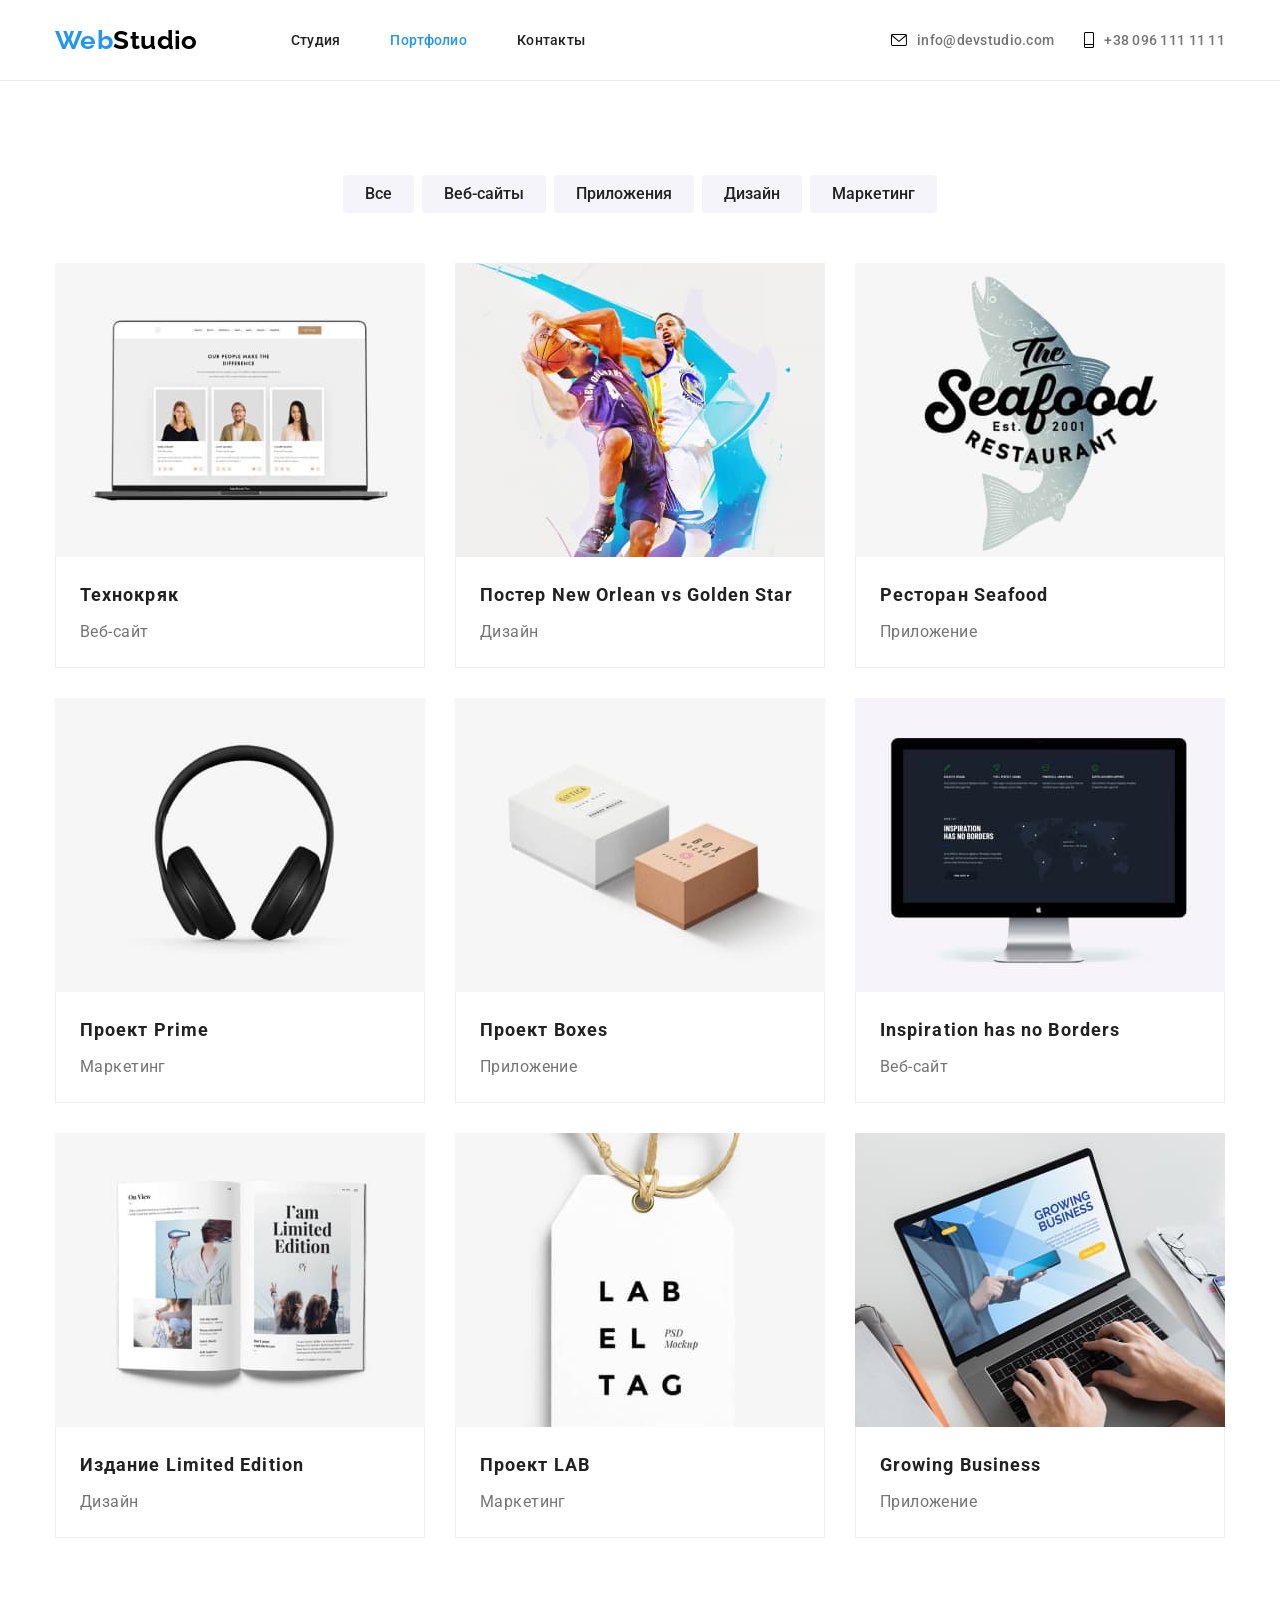
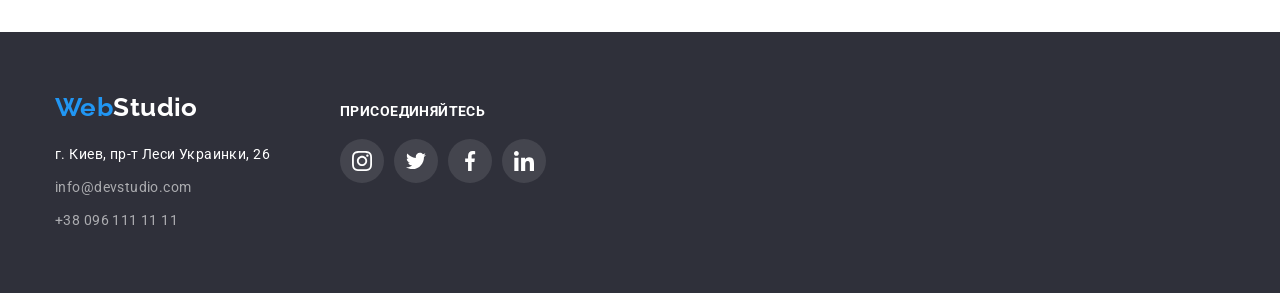
==== portfolio.html @ e94fdf40 "Add files from HW4" ====
<!DOCTYPE html>
<html lang="ru">
  <head>
    <meta charset="UTF-8" />
    <meta http-equiv="X-UA-Compatible" content="IE=edge" />
    <meta name="viewport" content="width=device-width, initial-scale=1.0" />
    <title>WebStudio</title>
    <link rel="preconnect" href="https://fonts.googleapis.com" />
    <link rel="preconnect" href="https://fonts.gstatic.com" crossorigin />
    <link href="https://fonts.googleapis.com/css2?family=Roboto:wght@400;500;700;900&display=swap" rel="stylesheet" />
    <link
      rel="stylesheet"
      href="https://cdnjs.cloudflare.com/ajax/libs/modern-normalize/1.1.0/modern-normalize.min.css"
      integrity="sha512-wpPYUAdjBVSE4KJnH1VR1HeZfpl1ub8YT/NKx4PuQ5NmX2tKuGu6U/JRp5y+Y8XG2tV+wKQpNHVUX03MfMFn9Q=="
      crossorigin="anonymous"
      referrerpolicy="no-referrer"
    />
    <link rel="stylesheet" href="./css/styles.css" />
  </head>
  <body>
    <header class="header">
      <div class="container header-container">
        <nav class="nav">
          <a href="./index.html" class="logo"> <span class="logo-accent">Web</span>Studio </a>

          <ul class="list menu-list">
            <li class="menu-list-item"><a href="./index.html" class="link menu-list-link">Студия</a></li>
            <li class="menu-list-item"><a href="" class="link menu-list-link current">Портфолио</a></li>
            <li class="menu-list-item"><a href="" class="link menu-list-link">Контакты</a></li>
          </ul>
        </nav>

        <div class="auth">
          <a href="mailto:info@devstudio.com" class="link auth-link">
            <svg class="auth-icon" width="16" height="12">
              <use href="./img/sprite.svg#icon-envelope"></use>
            </svg>
            info@devstudio.com
          </a>
          <a href="tel:+380961111111" class="link auth-link">
            <svg class="auth-icon" width="10" height="18">
              <use href="./img/sprite.svg#icon-tel"></use>
            </svg>
            +38 096 111 11 11</a
          >
        </div>
      </div>
    </header>

    <main>
      <section class="section">
        <div class="container">
          <h1 class="section-title vusually-hidden">Портфолио</h1>

          <ul class="list filter-list">
            <li class="filter-list-item"><button type="button" class="btn btn-filter">Все</button></li>
            <li class="filter-list-item"><button type="button" class="btn btn-filter">Веб-сайты</button></li>
            <li class="filter-list-item"><button type="button" class="btn btn-filter">Приложения</button></li>
            <li class="filter-list-item"><button type="button" class="btn btn-filter">Дизайн</button></li>
            <li class="filter-list-item"><button type="button" class="btn btn-filter">Маркетинг</button></li>
          </ul>

          <ul class="list portfolio-list">
            <li class="portfolio-list-item">
              <img src="./img/portfolio/img1.jpg" alt="Технокряк" width="370" height="294" />
              <div class="portfolio-list-info">
                <h2 class="portfolio-list-title">Технокряк</h2>
                <p class="portfolio-list-description">Веб-сайт</p>
              </div>
            </li>
            <li class="portfolio-list-item">
              <img src="./img/portfolio/img2.jpg" alt="Постер New Orlean vs Golden Star" width="370" height="294" />
              <div class="portfolio-list-info">
                <h2 class="portfolio-list-title">Постер New Orlean vs Golden Star</h2>
                <p class="portfolio-list-description">Дизайн</p>
              </div>
            </li>
            <li class="portfolio-list-item">
              <img src="./img/portfolio/img3.jpg" alt="Ресторан Seafood" width="370" height="294" />
              <div class="portfolio-list-info">
                <h2 class="portfolio-list-title">Ресторан Seafood</h2>
                <p class="portfolio-list-description">Приложение</p>
              </div>
            </li>
            <li class="portfolio-list-item">
              <img src="./img/portfolio/img4.jpg" alt="Проект Prime" width="370" height="294" />
              <div class="portfolio-list-info">
                <h2 class="portfolio-list-title">Проект Prime</h2>
                <p class="portfolio-list-description">Маркетинг</p>
              </div>
            </li>
            <li class="portfolio-list-item">
              <img src="./img/portfolio/img5.jpg" alt="Проект Boxes" width="370" height="294" />
              <div class="portfolio-list-info">
                <h2 class="portfolio-list-title">Проект Boxes</h2>
                <p class="portfolio-list-description">Приложение</p>
              </div>
            </li>
            <li class="portfolio-list-item">
              <img src="./img/portfolio/img6.jpg" alt="Inspiration has no Borders" width="370" height="294" />
              <div class="portfolio-list-info">
                <h2 class="portfolio-list-title">Inspiration has no Borders</h2>
                <p class="portfolio-list-description">Веб-сайт</p>
              </div>
            </li>
            <li class="portfolio-list-item">
              <img src="./img/portfolio/img7.jpg" alt="Издание Limited Edition" width="370" height="294" />
              <div class="portfolio-list-info">
                <h2 class="portfolio-list-title">Издание Limited Edition</h2>
                <p class="portfolio-list-description">Дизайн</p>
              </div>
            </li>
            <li class="portfolio-list-item">
              <img src="./img/portfolio/img8.jpg" alt="Проект LAB" width="370" height="294" />
              <div class="portfolio-list-info">
                <h2 class="portfolio-list-title">Проект LAB</h2>
                <p class="portfolio-list-description">Маркетинг</p>
              </div>
            </li>
            <li class="portfolio-list-item">
              <img src="./img/portfolio/img9.jpg" alt="" width="370" height="294" />
              <div class="portfolio-list-info">
                <h2 class="portfolio-list-title">Growing Business</h2>
                <p class="portfolio-list-description">Приложение</p>
              </div>
            </li>
          </ul>
        </div>
      </section>
    </main>

    <footer class="footer">
      <div class="container">
        <div class="footer-info">
          <a href="./index.html" class="logo"> <span class="logo-accent">Web</span>Studio </a>

          <address class="address">
            <ul class="list address-list">
              <li class="address-list-item">
                <a
                  href="https://goo.gl/maps/CX2gi69ugpHJVUcX7"
                  target="_blank"
                  rel="noopener noreferrer"
                  class="link address-list-link address-link"
                  >г. Киев, пр-т Леси Украинки, 26</a
                >
              </li>
              <li class="address-list-item">
                <a href="mailto:info@devstudio.com" class="link address-list-link">info@devstudio.com</a>
              </li>
              <li class="address-list-item">
                <a href="tel:+380961111111" class="link address-list-link">+38 096 111 11 11</a>
              </li>
            </ul>
          </address>
        </div>

        <div class="footer-appeal">
          <p class="appeal-text">присоединяйтесь</p>

          <ul class="list social-list">
            <li class="social-list-item">
              <a href="" class="social-list-link">
                <svg class="social-list-icon">
                  <use href="./img/sprite.svg#icon-instagram"></use>
                </svg>
              </a>
            </li>
            <li class="social-list-item">
              <a href="" class="social-list-link">
                <svg class="social-list-icon">
                  <use href="./img/sprite.svg#icon-twitter"></use>
                </svg>
              </a>
            </li>
            <li class="social-list-item">
              <a href="" class="social-list-link">
                <svg class="social-list-icon">
                  <use href="./img/sprite.svg#icon-facebook"></use>
                </svg>
              </a>
            </li>
            <li class="social-list-item">
              <a href="" class="social-list-link">
                <svg class="social-list-icon">
                  <use href="./img/sprite.svg#icon-linkedin"></use>
                </svg>
              </a>
            </li>
          </ul>
        </div>
      </div>
    </footer>
  </body>
</html>
---- css/styles.css ----
/* raleway-700 - latin */
@font-face {
  font-family: 'Raleway';
  font-style: normal;
  font-weight: 700;
  src: url('../fonts/raleway-v22-latin-700.eot'); /* IE9 Compat Modes */
  src: local(''), url('../fonts/raleway-v22-latin-700.eot?#iefix') format('embedded-opentype'),
    /* IE6-IE8 */ url('../fonts/raleway-v22-latin-700.woff2') format('woff2'),
    /* Super Modern Browsers */ url('../fonts/raleway-v22-latin-700.woff') format('woff'),
    /* Modern Browsers */ url('../fonts/raleway-v22-latin-700.ttf') format('truetype'),
    /* Safari, Android, iOS */ url('../fonts/raleway-v22-latin-700.svg#Raleway') format('svg'); /* Legacy iOS */
}

:root {
  --accent-color: #2196f3;
  --dark-color: #212121;
  --white-color: #ffffff;
  --text-color: #757575;
  --logo-color: #000000;
  --pale-color: rgba(255, 255, 255, 0.6);
  --pale-bg-color: #f5f4fa;
  --icon-color: #afb1b8;
}

body {
  font-family: 'Roboto', sans-serif;
  font-size: 14px;
  line-height: 1.714;
  letter-spacing: 0.03em;
  color: var(--text-color);
}

h1,
h2,
h3,
h4,
h5,
h6,
p {
  margin: 0;
}

img {
  display: block;
  max-width: 100%;
  height: auto;
}

.container {
  width: 1200px;
  margin: 0 auto;
  padding-left: 15px;
  padding-right: 15px;
}

.social-list {
  display: flex;
  justify-content: space-between;
}

.social-list-link {
  display: flex;
  justify-content: center;
  align-items: center;
  width: 44px;
  height: 44px;
  border-radius: 50%;
}

.social-list-icon {
  width: 20px;
  height: 20px;
}

.social-list-link:hover,
.social-list-link:focus {
  background-color: var(--accent-color);
}

.social-list-link:hover .social-list-icon {
  fill: var(--white-color);
}

/* utils classes */

.list {
  list-style: none;
  margin: 0;
  padding: 0;
}

.link {
  text-decoration: none;
}

.btn {
  font-size: 16px;
  border: none;
  border-radius: 4px;
  cursor: pointer;
}

.vusually-hidden {
  position: absolute;
  width: 1px;
  height: 1px;
  margin: -1px;
  padding: 0;
  border: 0;

  white-space: nowrap;
  clip-path: inset(100%);
  clip: rect(0 0 0 0);
  overflow: hidden;
}

/* section */
.section {
  padding-top: 94px;
  padding-bottom: 94px;
}

.section.no-top-padding {
  padding-top: 0;
}

.section-title {
  margin-bottom: 50px;
  font-size: 36px;
  line-height: 1.167;
  text-align: center;
  color: var(--dark-color);
}

/* header */
.header {
  border-bottom: 1px solid #ececec;
}

.header-container {
  display: flex;
  align-items: center;
}

.nav {
  display: flex;
  align-items: center;
}

.logo {
  margin-right: 68px;
  font-family: 'Raleway', sans-serif;
  font-weight: 700;
  font-size: 26px;
  line-height: 1.192;
  color: var(--logo-color);
  text-decoration: none;
}

.logo-accent {
  color: var(--accent-color);
}

.menu-list {
  display: flex;
}

.menu-list-link {
  display: block;
  padding: 32px 25px;
  font-weight: 500;
  line-height: 1.143;
  letter-spacing: 0.02em;
  color: var(--dark-color);
}

.menu-list-link:hover,
.menu-list-link:focus {
  color: var(--accent-color);
}

.menu-list-link.current {
  color: var(--accent-color);
}

.auth {
  display: flex;
  margin-left: auto;
}

.auth-link {
  display: flex;
  align-items: center;
  font-weight: 500;
  line-height: 1.143;
  letter-spacing: 0.02em;
  color: var(--text-color);
}

.auth-link:not(:last-child) {
  margin-right: 30px;
}

.auth-link:hover,
.auth-link:focus {
  color: var(--accent-color);
}

.auth-link:hover .auth-icon,
.auth-link:focus .auth-icon {
  fill: var(--accent-color);
}

.auth-icon {
  margin-right: 10px;
}

/* hero */
.hero {
  max-width: 1600px;
  margin: 0 auto;
  padding-top: 200px;
  padding-bottom: 200px;
  background-color: #2f303a;
  background-image: linear-gradient(rgba(47, 48, 58, 0.4), rgba(47, 48, 58, 0.4)), url(../img/bg-hero.jpg);
}

.hero-content {
  width: 696px;
  margin: 0 auto;
  text-align: center;
}

.hero-title {
  margin-bottom: 30px;
  font-weight: 900;
  font-size: 44px;
  line-height: 1.364;
  letter-spacing: 0.06em;
  text-transform: uppercase;
  color: var(--white-color);
}

.btn-hero {
  padding: 10px 32px;
  font-family: 'Roboto', sans-serif;
  font-weight: 700;
  line-height: 1.875;
  letter-spacing: 0.06em;
  color: var(--white-color);
  background-color: var(--accent-color);
  box-shadow: 0px 4px 4px rgba(0, 0, 0, 0.15);
}

.btn-hero:hover,
.btn-hero:focus {
  color: var(--accent-color);
  background-color: var(--white-color);
}

/* advantages */
.advantages-list {
  display: flex;
  margin-left: -30px;
  margin-top: -30px;
}

.advantages-list-item {
  flex-basis: calc(100% / 4 - 30px);
  margin-left: 30px;
  margin-top: 30px;
}

.advantages-list-image {
  display: flex;
  justify-content: center;
  align-items: center;
  margin-bottom: 30px;
  width: 270px;
  height: 120px;
  background-color: var(--pale-bg-color);
  border-radius: 4px;
}

.advantages-list-icon {
  width: 70px;
  height: 70px;
}

.advantages-list-title {
  margin-bottom: 10px;
  font-size: 14px;
  line-height: 1.143;
  text-transform: uppercase;
  color: var(--dark-color);
}

/* features */
.features-list {
  display: flex;
  margin-left: -30px;
  margin-top: -30px;
}

.features-list-item {
  flex-basis: calc(100% / 3 - 30px);
  margin-left: 30px;
  margin-top: 30px;
}

/* team */
.team-section {
  background-color: var(--pale-bg-color);
}

.team-list {
  display: flex;
  margin-left: -30px;
  margin-top: -30px;
}

.team-list-item {
  flex-basis: calc(100% / 4 - 30px);
  margin-left: 30px;
  margin-top: 30px;
  box-shadow: 0px 1px 3px rgba(0, 0, 0, 0.12), 0px 1px 1px rgba(0, 0, 0, 0.14), 0px 2px 1px rgba(0, 0, 0, 0.2);
  border-radius: 0px 0px 4px 4px;
}

.team-list-info {
  padding: 30px 32px;
  text-align: center;
  background-color: var(--white-color);
}

.team-list .team-list-title {
  margin-bottom: 10px;
  font-weight: 500;
  font-size: 16px;
  line-height: 1.188;
  color: var(--dark-color);
}

.team-list-position {
  margin-bottom: 16px;
  font-size: 16px;
  line-height: 1.188;
}

.team-list .social-list-icon {
  fill: var(--icon-color);
}

/* clients */

.clients-list {
  display: flex;
  justify-content: space-between;
}

.clients-list-link {
  display: flex;
  justify-content: center;
  align-items: center;
  width: 170px;
  height: 92px;
  border: 1px solid var(--icon-color);
  border-radius: 4px;
}

.clients-list-link:hover,
.clients-list-link:focus {
  border-color: var(--accent-color);
}

.clients-list-icon {
  width: 106px;
  height: 60px;
  fill: var(--icon-color);
}

.clients-list-link:hover .clients-list-icon,
.clients-list-link:focus .clients-list-icon {
  fill: var(--accent-color);
}

/* filter */
.filter-list {
  display: flex;
  justify-content: center;
  margin-bottom: 50px;
}

.filter-list-item:not(:last-child) {
  margin-right: 8px;
}

.btn-filter {
  padding: 6px 22px;
  font-weight: 500;
  line-height: 1.625;
  color: var(--dark-color);
  background-color: var(--pale-bg-color);
}

.btn-filter:hover,
.btn-filter:focus {
  color: var(--white-color);
  background-color: var(--accent-color);
  box-shadow: 0px 3px 1px rgba(0, 0, 0, 0.1), 0px 1px 2px rgba(0, 0, 0, 0.08), 0px 2px 2px rgba(0, 0, 0, 0.12);
}

/* portfolio */
.portfolio-list {
  display: flex;
  flex-wrap: wrap;
  margin-left: -30px;
  margin-top: -30px;
}

.portfolio-list-item {
  flex-basis: calc(100% / 3 - 30px);
  margin-left: 30px;
  margin-top: 30px;
}

.portfolio-list-item:hover {
  box-shadow: 0px 1px 1px rgba(0, 0, 0, 0.12), 0px 4px 4px rgba(0, 0, 0, 0.06), 1px 4px 6px rgba(0, 0, 0, 0.16);
}

.portfolio-list-info {
  padding: 20px 24px;
  border: 1px solid #eeeeee;
  border-top: none;
}

.portfolio-list-title {
  margin-bottom: 4px;
  font-size: 18px;
  line-height: 2;
  letter-spacing: 0.06em;
  color: var(--dark-color);
}

.portfolio-list-description {
  font-size: 16px;
  line-height: 1.875;
  color: var(--text-color);
}

/* footer */
.footer {
  padding-top: 60px;
  padding-bottom: 60px;
  background-color: #2f303a;
}

.footer .container {
  display: flex;
  align-items: baseline;
}

.footer-info {
  margin-right: 70px;
}

.footer .logo {
  display: block;
  margin-bottom: 20px;
  color: var(--white-color);
}

.address {
  font-style: normal;
}

.address-list-item:not(:last-child) {
  margin-bottom: 9px;
}

.address-list-link {
  color: var(--pale-color);
}

.address-list-link:hover,
.address-list-link:focus {
  color: var(--accent-color);
}

.address-link {
  color: var(--white-color);
}

.appeal-text {
  margin-bottom: 20px;
  font-weight: 700;
  line-height: 1.143;
  text-transform: uppercase;
  color: var(--white-color);
}

.footer .social-list-item:not(:last-child) {
  margin-right: 10px;
}

.footer .social-list-link {
  background-color: rgba(255, 255, 255, 0.1);
}

.footer .social-list-link:hover,
.footer .social-list-link:focus {
  background-color: var(--accent-color);
}

.footer .social-list-icon {
  fill: var(--white-color);
}
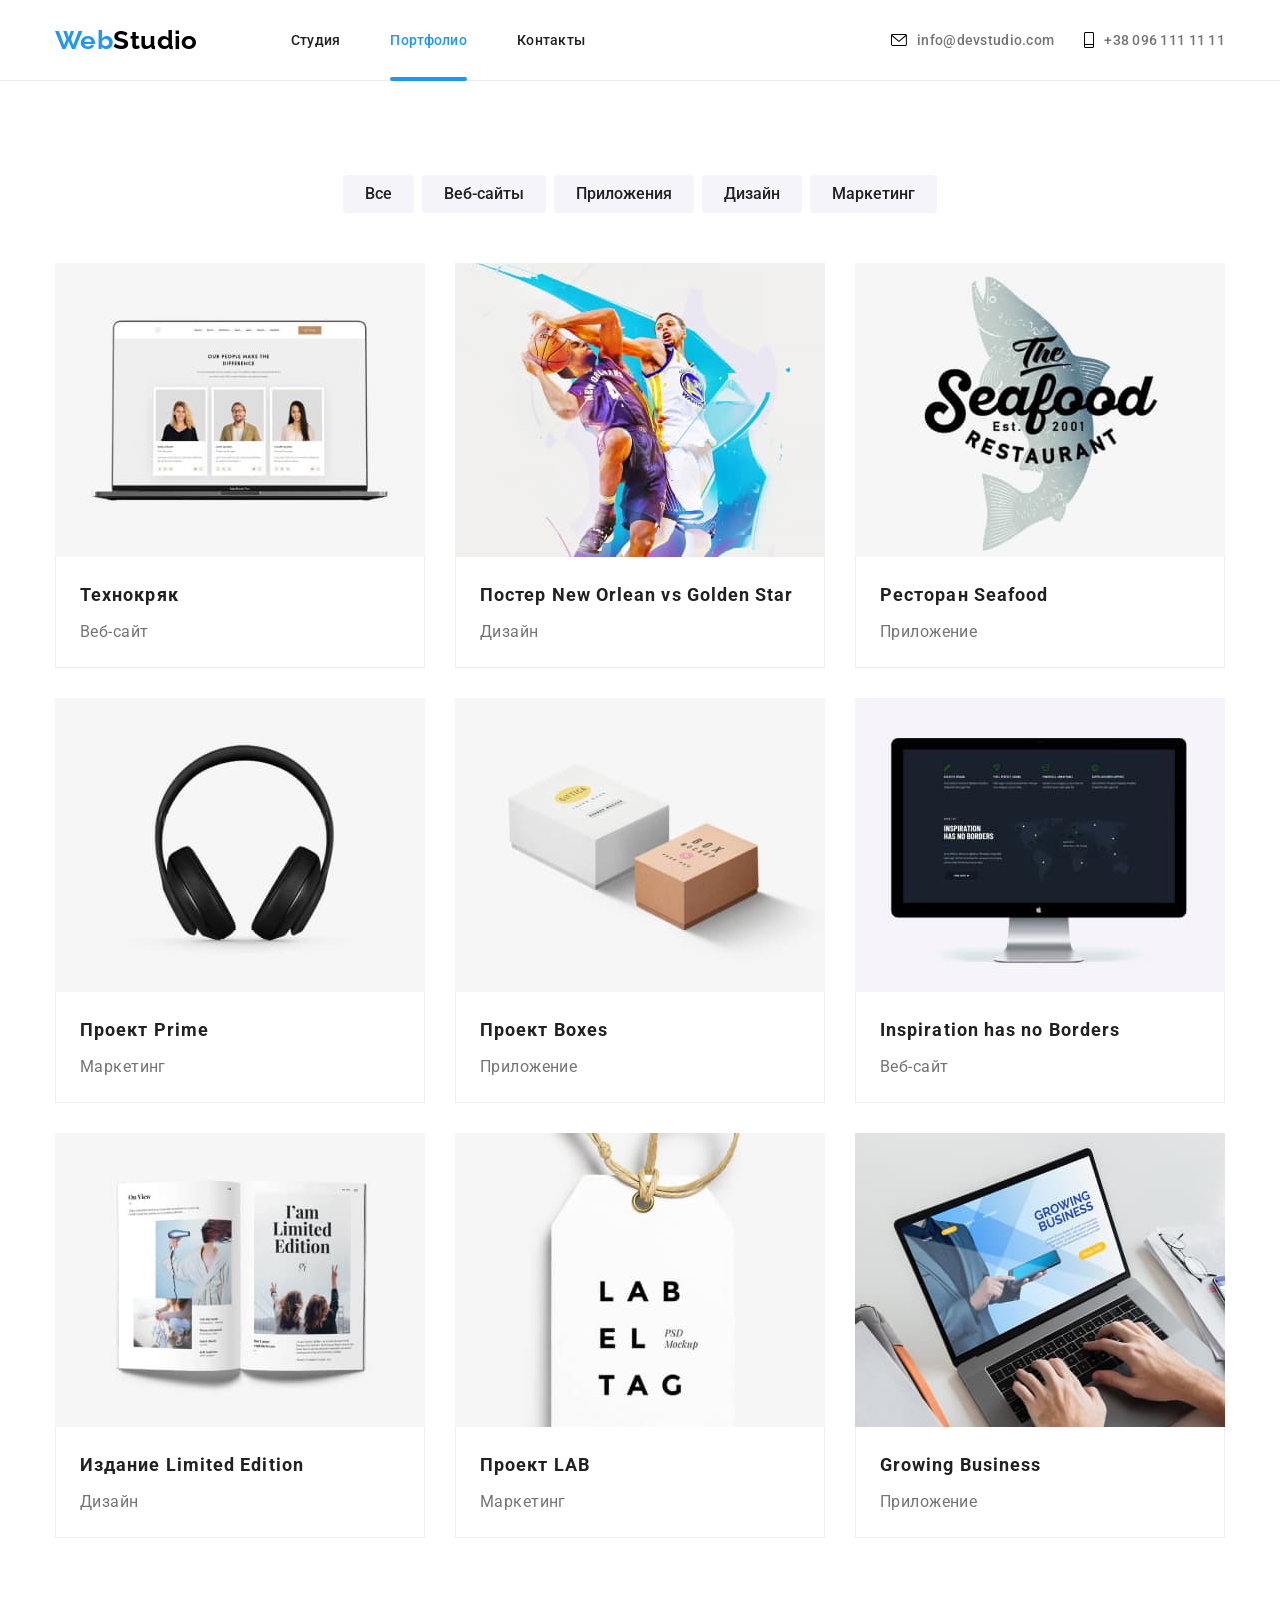
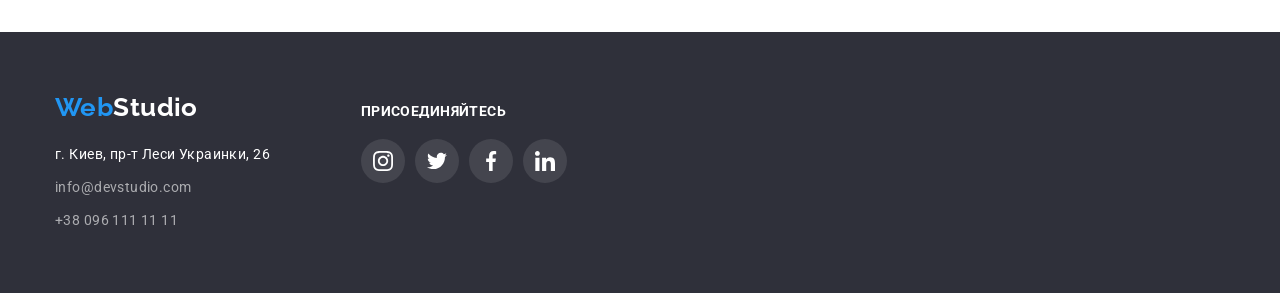
==== commit e2015f84: "Add transition animation into the project and modal window with backdrop" ====
--- a/portfolio.html
+++ b/portfolio.html
@@ -62,63 +62,135 @@
 
           <ul class="list portfolio-list">
             <li class="portfolio-list-item">
-              <img src="./img/portfolio/img1.jpg" alt="Технокряк" width="370" height="294" />
+              <div class="portfolio-list-thumb">
+                <img src="./img/portfolio/img1.jpg" alt="Технокряк" width="370" height="294" />
+                <div class="portfolio-list-text">
+                  <p>
+                    Технокряк это современная площадка распространения коронавируса. Компании используют эту платформу
+                    для цифрового шпионажа и атак на защищённые сервера конкурентов.
+                  </p>
+                </div>
+              </div>
               <div class="portfolio-list-info">
                 <h2 class="portfolio-list-title">Технокряк</h2>
                 <p class="portfolio-list-description">Веб-сайт</p>
               </div>
             </li>
             <li class="portfolio-list-item">
-              <img src="./img/portfolio/img2.jpg" alt="Постер New Orlean vs Golden Star" width="370" height="294" />
+              <div class="portfolio-list-thumb">
+                <img src="./img/portfolio/img2.jpg" alt="Постер New Orlean vs Golden Star" width="370" height="294" />
+                <div class="portfolio-list-text">
+                  <p>
+                    Технокряк это современная площадка распространения коронавируса. Компании используют эту платформу
+                    для цифрового шпионажа и атак на защищённые сервера конкурентов.
+                  </p>
+                </div>
+              </div>
               <div class="portfolio-list-info">
                 <h2 class="portfolio-list-title">Постер New Orlean vs Golden Star</h2>
                 <p class="portfolio-list-description">Дизайн</p>
               </div>
             </li>
             <li class="portfolio-list-item">
-              <img src="./img/portfolio/img3.jpg" alt="Ресторан Seafood" width="370" height="294" />
+              <div class="portfolio-list-thumb">
+                <img src="./img/portfolio/img3.jpg" alt="Ресторан Seafood" width="370" height="294" />
+                <div class="portfolio-list-text">
+                  <p>
+                    Технокряк это современная площадка распространения коронавируса. Компании используют эту платформу
+                    для цифрового шпионажа и атак на защищённые сервера конкурентов.
+                  </p>
+                </div>
+              </div>
               <div class="portfolio-list-info">
                 <h2 class="portfolio-list-title">Ресторан Seafood</h2>
                 <p class="portfolio-list-description">Приложение</p>
               </div>
             </li>
             <li class="portfolio-list-item">
-              <img src="./img/portfolio/img4.jpg" alt="Проект Prime" width="370" height="294" />
+              <div class="portfolio-list-thumb">
+                <img src="./img/portfolio/img4.jpg" alt="Проект Prime" width="370" height="294" />
+                <div class="portfolio-list-text">
+                  <p>
+                    Технокряк это современная площадка распространения коронавируса. Компании используют эту платформу
+                    для цифрового шпионажа и атак на защищённые сервера конкурентов.
+                  </p>
+                </div>
+              </div>
               <div class="portfolio-list-info">
                 <h2 class="portfolio-list-title">Проект Prime</h2>
                 <p class="portfolio-list-description">Маркетинг</p>
               </div>
             </li>
             <li class="portfolio-list-item">
-              <img src="./img/portfolio/img5.jpg" alt="Проект Boxes" width="370" height="294" />
+              <div class="portfolio-list-thumb">
+                <img src="./img/portfolio/img5.jpg" alt="Проект Boxes" width="370" height="294" />
+                <div class="portfolio-list-text">
+                  <p>
+                    Технокряк это современная площадка распространения коронавируса. Компании используют эту платформу
+                    для цифрового шпионажа и атак на защищённые сервера конкурентов.
+                  </p>
+                </div>
+              </div>
               <div class="portfolio-list-info">
                 <h2 class="portfolio-list-title">Проект Boxes</h2>
                 <p class="portfolio-list-description">Приложение</p>
               </div>
             </li>
             <li class="portfolio-list-item">
-              <img src="./img/portfolio/img6.jpg" alt="Inspiration has no Borders" width="370" height="294" />
+              <div class="portfolio-list-thumb">
+                <img src="./img/portfolio/img6.jpg" alt="Inspiration has no Borders" width="370" height="294" />
+                <div class="portfolio-list-text">
+                  <p>
+                    Технокряк это современная площадка распространения коронавируса. Компании используют эту платформу
+                    для цифрового шпионажа и атак на защищённые сервера конкурентов.
+                  </p>
+                </div>
+              </div>
               <div class="portfolio-list-info">
                 <h2 class="portfolio-list-title">Inspiration has no Borders</h2>
                 <p class="portfolio-list-description">Веб-сайт</p>
               </div>
             </li>
             <li class="portfolio-list-item">
-              <img src="./img/portfolio/img7.jpg" alt="Издание Limited Edition" width="370" height="294" />
+              <div class="portfolio-list-thumb">
+                <img src="./img/portfolio/img7.jpg" alt="Издание Limited Edition" width="370" height="294" />
+                <div class="portfolio-list-text">
+                  <p>
+                    Технокряк это современная площадка распространения коронавируса. Компании используют эту платформу
+                    для цифрового шпионажа и атак на защищённые сервера конкурентов.
+                  </p>
+                </div>
+              </div>
               <div class="portfolio-list-info">
                 <h2 class="portfolio-list-title">Издание Limited Edition</h2>
                 <p class="portfolio-list-description">Дизайн</p>
               </div>
             </li>
             <li class="portfolio-list-item">
-              <img src="./img/portfolio/img8.jpg" alt="Проект LAB" width="370" height="294" />
+              <div class="portfolio-list-thumb">
+                <img src="./img/portfolio/img8.jpg" alt="Проект LAB" width="370" height="294" />
+                <div class="portfolio-list-text">
+                  <p>
+                    Технокряк это современная площадка распространения коронавируса. Компании используют эту платформу
+                    для цифрового шпионажа и атак на защищённые сервера конкурентов.
+                  </p>
+                </div>
+              </div>
               <div class="portfolio-list-info">
                 <h2 class="portfolio-list-title">Проект LAB</h2>
                 <p class="portfolio-list-description">Маркетинг</p>
               </div>
             </li>
             <li class="portfolio-list-item">
-              <img src="./img/portfolio/img9.jpg" alt="" width="370" height="294" />
+              <div class="portfolio-list-thumb">
+                <img src="./img/portfolio/img9.jpg" alt="" width="370" height="294" />
+                <div class="portfolio-list-text">
+                  <p>
+                    Технокряк это современная площадка распространения коронавируса. Компании используют эту платформу
+                    для цифрового шпионажа и атак на защищённые сервера конкурентов.
+                  </p>
+                </div>
+              </div>
               <div class="portfolio-list-info">
                 <h2 class="portfolio-list-title">Growing Business</h2>
                 <p class="portfolio-list-description">Приложение</p>
--- a/css/styles.css
+++ b/css/styles.css
@@ -65,11 +65,15 @@
   width: 44px;
   height: 44px;
   border-radius: 50%;
+
+  transition: background-color 250ms cubic-bezier(0.4, 0, 0.2, 1);
 }
 
 .social-list-icon {
   width: 20px;
   height: 20px;
+
+  transition: fill 250ms cubic-bezier(0.4, 0, 0.2, 1);
 }
 
 .social-list-link:hover,
@@ -148,7 +152,7 @@
 }
 
 .logo {
-  margin-right: 68px;
+  margin-right: 93px;
   font-family: 'Raleway', sans-serif;
   font-weight: 700;
   font-size: 26px;
@@ -165,13 +169,20 @@
   display: flex;
 }
 
+.menu-list-item:not(:last-child) {
+  margin-right: 50px;
+}
+
 .menu-list-link {
   display: block;
-  padding: 32px 25px;
+  padding-top: 32px;
+  padding-bottom: 32px;
   font-weight: 500;
   line-height: 1.143;
   letter-spacing: 0.02em;
   color: var(--dark-color);
+
+  transition: color 250ms cubic-bezier(0.4, 0, 0.2, 1);
 }
 
 .menu-list-link:hover,
@@ -180,7 +191,19 @@
 }
 
 .menu-list-link.current {
+  position: relative;
   color: var(--accent-color);
+}
+
+.menu-list-link.current::after {
+  content: '';
+  position: absolute;
+  left: 0;
+  bottom: -1px;
+  width: 100%;
+  height: 4px;
+  background-color: var(--accent-color);
+  border-radius: 2px;
 }
 
 .auth {
@@ -195,6 +218,8 @@
   line-height: 1.143;
   letter-spacing: 0.02em;
   color: var(--text-color);
+
+  transition: color 250ms cubic-bezier(0.4, 0, 0.2, 1);
 }
 
 .auth-link:not(:last-child) {
@@ -250,6 +275,8 @@
   color: var(--white-color);
   background-color: var(--accent-color);
   box-shadow: 0px 4px 4px rgba(0, 0, 0, 0.15);
+
+  transition: color 250ms cubic-bezier(0.4, 0, 0.2, 1), background-color 250ms cubic-bezier(0.4, 0, 0.2, 1);
 }
 
 .btn-hero:hover,
@@ -303,9 +330,24 @@
 }
 
 .features-list-item {
+  position: relative;
   flex-basis: calc(100% / 3 - 30px);
   margin-left: 30px;
   margin-top: 30px;
+}
+
+.features-list-info {
+  position: absolute;
+  left: 0;
+  bottom: 0;
+  width: 100%;
+  padding: 27px 82px;
+  font-weight: 700;
+  line-height: 1.143;
+  text-align: center;
+  text-transform: uppercase;
+  color: var(--white-color);
+  background-color: rgba(47, 48, 58, 0.8);
 }
 
 /* team */
@@ -366,6 +408,8 @@
   height: 92px;
   border: 1px solid var(--icon-color);
   border-radius: 4px;
+
+  transition: border-color 250ms cubic-bezier(0.4, 0, 0.2, 1);
 }
 
 .clients-list-link:hover,
@@ -377,6 +421,8 @@
   width: 106px;
   height: 60px;
   fill: var(--icon-color);
+
+  transition: fill 250ms cubic-bezier(0.4, 0, 0.2, 1);
 }
 
 .clients-list-link:hover .clients-list-icon,
@@ -401,6 +447,9 @@
   line-height: 1.625;
   color: var(--dark-color);
   background-color: var(--pale-bg-color);
+
+  transition: color 250ms cubic-bezier(0.4, 0, 0.2, 1), background-color 250ms cubic-bezier(0.4, 0, 0.2, 1),
+    box-shadow 250ms cubic-bezier(0.4, 0, 0.2, 1);
 }
 
 .btn-filter:hover,
@@ -422,10 +471,39 @@
   flex-basis: calc(100% / 3 - 30px);
   margin-left: 30px;
   margin-top: 30px;
+
+  transition: box-shadow 250ms cubic-bezier(0.4, 0, 0.2, 1);
 }
 
 .portfolio-list-item:hover {
   box-shadow: 0px 1px 1px rgba(0, 0, 0, 0.12), 0px 4px 4px rgba(0, 0, 0, 0.06), 1px 4px 6px rgba(0, 0, 0, 0.16);
+}
+
+.portfolio-list-item:hover .portfolio-list-text {
+  transform: translateY(0);
+}
+
+.portfolio-list-thumb {
+  position: relative;
+  width: 370px;
+  height: 294px;
+  overflow: hidden;
+}
+
+.portfolio-list-text {
+  position: absolute;
+  left: 0;
+  top: 0;
+  width: 100%;
+  height: 100%;
+  padding: 63px 24px;
+  font-size: 18px;
+  line-height: 1.556;
+  color: var(--white-color);
+  background-color: rgba(33, 150, 243, 0.9);
+
+  transform: translateY(100%);
+  transition: transform 250ms cubic-bezier(0.4, 0, 0.2, 1);
 }
 
 .portfolio-list-info {
@@ -480,6 +558,8 @@
 
 .address-list-link {
   color: var(--pale-color);
+
+  transition: color 250ms cubic-bezier(0.4, 0, 0.2, 1);
 }
 
 .address-list-link:hover,
@@ -505,6 +585,8 @@
 
 .footer .social-list-link {
   background-color: rgba(255, 255, 255, 0.1);
+
+  transition: background-color 250ms cubic-bezier(0.4, 0, 0.2, 1);
 }
 
 .footer .social-list-link:hover,
@@ -515,3 +597,60 @@
 .footer .social-list-icon {
   fill: var(--white-color);
 }
+
+/* modal */
+.backdrop {
+  position: fixed;
+  left: 0;
+  top: 0;
+  width: 100%;
+  height: 100%;
+  background-color: rgba(0, 0, 0, 0.2);
+
+  /* transition: all 250ms cubic-bezier(0.4, 0, 0.2, 1); */
+}
+
+.backdrop.is-hidden .modal {
+  transform: translate(-50%, -50%) scale(0);
+}
+
+.modal {
+  position: absolute;
+  top: 50%;
+  left: 50%;
+  z-index: 100;
+  width: 528px;
+  min-height: 581px;
+  background: var(--white-color);
+  box-shadow: 0px 1px 3px rgba(0, 0, 0, 0.12), 0px 1px 1px rgba(0, 0, 0, 0.14), 0px 2px 1px rgba(0, 0, 0, 0.2);
+  border-radius: 4px;
+  transform: translate(-50%, -50%) scale(1);
+
+  transition: transform 250ms cubic-bezier(0.4, 0, 0.2, 1);
+}
+
+.btn-close {
+  position: absolute;
+  top: 8px;
+  right: 8px;
+  display: flex;
+  justify-content: center;
+  align-items: center;
+  width: 30px;
+  height: 30px;
+  background-color: transparent;
+  border: 1px solid rgba(0, 0, 0, 0.1);
+  border-radius: 50%;
+  cursor: pointer;
+}
+
+.btn-close-icon {
+  width: 18px;
+  height: 18px;
+}
+
+.is-hidden {
+  opacity: 0;
+  visibility: hidden;
+  pointer-events: none;
+}
